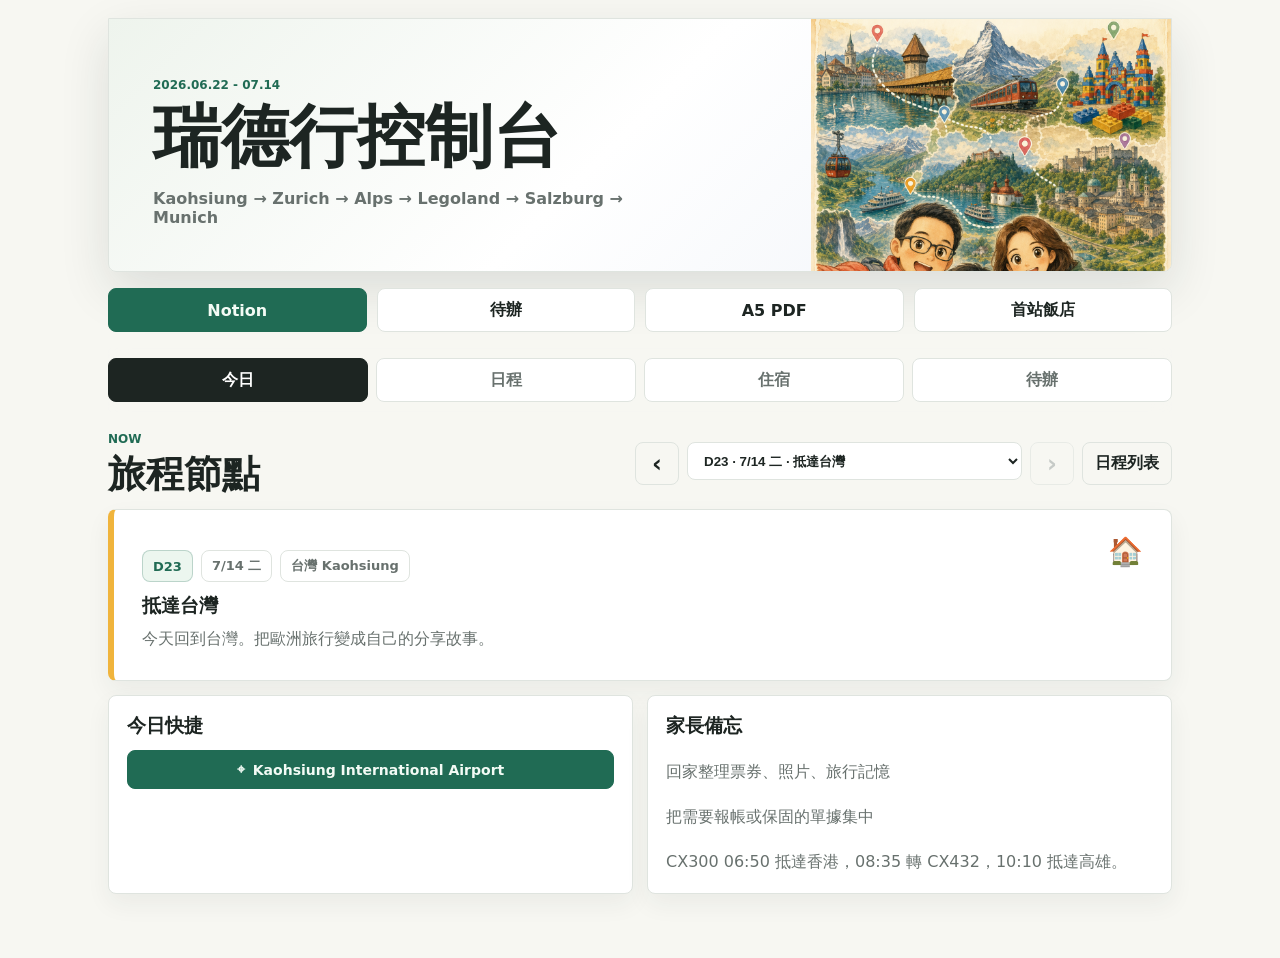
==== trip-control-panel/index.html @ f94bdeec "Publish trip control panel" ====
<!doctype html>
<html lang="zh-Hant">
  <head>
    <meta charset="utf-8" />
    <meta name="viewport" content="width=device-width, initial-scale=1, viewport-fit=cover" />
    <meta name="theme-color" content="#f7f7f2" />
    <title>2026 瑞德行控制台</title>
    <link rel="icon" href="data:," />
    <link rel="stylesheet" href="./styles.css" />
  </head>
  <body>
    <div class="shell">
      <header class="hero">
        <div class="hero-copy">
          <p class="eyebrow">2026.06.22 - 07.14</p>
          <h1>瑞德行控制台</h1>
          <p class="route">Kaohsiung → Zurich → Alps → Legoland → Salzburg → Munich</p>
        </div>
        <img src="../exports/assets/cover-family-route.png" alt="瑞士德國奧地利旅行路線圖" />
      </header>

      <main>
        <section class="quick-strip" aria-label="常用入口">
          <a class="quick-button notion" href="https://www.notion.so/2bdd977afa3180a09e4ce5d7d716896c" target="_blank" rel="noreferrer">
            Notion
          </a>
          <button class="quick-button" type="button" data-open-view="actions">
            待辦
          </button>
          <a class="quick-button" href="../exports/2026-swiss-germany-austria-travel-learning-journal-a5.pdf" target="_blank">
            A5 PDF
          </a>
          <a class="quick-button" href="https://www.google.com/maps/search/?api=1&query=Hotel%20Monopol%20Luzern" target="_blank" rel="noreferrer">
            首站飯店
          </a>
        </section>

        <nav class="tabs" aria-label="控制台分頁">
          <button class="tab is-active" type="button" data-view="today">今日</button>
          <button class="tab" type="button" data-view="days">日程</button>
          <button class="tab" type="button" data-view="stays">住宿</button>
          <button class="tab" type="button" data-view="actions">待辦</button>
        </nav>

        <section class="view is-active" id="view-today" aria-labelledby="today-title">
          <div class="section-heading">
            <div>
              <p class="eyebrow">Now</p>
              <h2 id="today-title">旅程節點</h2>
            </div>
            <div class="day-switcher" aria-label="切換日期">
              <button class="ghost-button compact" type="button" id="prev-day">‹</button>
              <label class="select-wrap">
                <span class="sr-only">選擇日期</span>
                <select id="today-select"></select>
              </label>
              <button class="ghost-button compact" type="button" id="next-day">›</button>
              <button class="ghost-button" type="button" data-open-view="days">日程列表</button>
            </div>
          </div>
          <div id="spotlight"></div>
          <div class="today-grid">
            <div class="panel">
              <h3>今日快捷</h3>
              <div id="today-actions" class="action-list"></div>
            </div>
            <div class="panel">
              <h3>家長備忘</h3>
              <div id="today-notes" class="note-stack"></div>
            </div>
          </div>
        </section>

        <section class="view" id="view-days" aria-labelledby="days-title">
          <div class="section-heading">
            <div>
              <p class="eyebrow">D1 - D23</p>
              <h2 id="days-title">每日入口</h2>
            </div>
            <label class="search-box">
              <span>⌕</span>
              <input id="day-filter" type="search" placeholder="搜尋地點 / D7 / Salzburg" autocomplete="off" />
            </label>
          </div>
          <div id="day-list" class="day-list"></div>
        </section>

        <section class="view" id="view-stays" aria-labelledby="stays-title">
          <div class="section-heading">
            <div>
              <p class="eyebrow">Hotels</p>
              <h2 id="stays-title">住宿節點</h2>
            </div>
          </div>
          <div id="stay-list" class="stay-list"></div>
        </section>

        <section class="view" id="view-actions" aria-labelledby="actions-title">
          <div class="section-heading">
            <div>
              <p class="eyebrow">Before Departure</p>
              <h2 id="actions-title">出發前待辦</h2>
            </div>
            <div class="button-row heading-actions">
              <a class="ghost-button" href="./checklist.html" target="_blank">完整清單</a>
              <a class="ghost-button" href="https://www.notion.so/34fd977afa318129999eecc0099f921e" target="_blank" rel="noreferrer">Notion 待辦</a>
            </div>
          </div>
          <div id="action-board" class="action-board"></div>
        </section>
      </main>
    </div>

    <div class="toast" id="toast" role="status" aria-live="polite"></div>

    <dialog class="day-dialog" id="day-dialog">
      <div class="dialog-top">
        <div>
          <p class="eyebrow" id="dialog-code"></p>
          <h2 id="dialog-title"></h2>
        </div>
        <button class="icon-button" type="button" id="close-dialog" aria-label="關閉">×</button>
      </div>
      <div id="dialog-body"></div>
    </dialog>

    <script src="./app.js"></script>
  </body>
</html>
---- trip-control-panel/styles.css ----
:root {
  color-scheme: light;
  --paper: #f7f7f2;
  --ink: #1d2522;
  --muted: #68716e;
  --line: #dfe4df;
  --panel: #ffffff;
  --green: #206b54;
  --green-ink: #f3fbf5;
  --blue: #2f6690;
  --sun: #f0b43c;
  --rust: #ad5d3c;
  --shadow: 0 18px 50px rgba(28, 45, 42, 0.12);
}

* {
  box-sizing: border-box;
}

html {
  min-height: 100%;
  background: var(--paper);
}

body {
  margin: 0;
  min-height: 100%;
  color: var(--ink);
  font-family:
    ui-sans-serif,
    system-ui,
    -apple-system,
    BlinkMacSystemFont,
    "Segoe UI",
    sans-serif;
  letter-spacing: 0;
}

button,
input {
  font: inherit;
}

a {
  color: inherit;
  text-decoration: none;
}

.shell {
  width: min(1120px, 100%);
  margin: 0 auto;
  padding: 18px clamp(14px, 3vw, 28px) 64px;
}

.hero {
  min-height: 252px;
  display: grid;
  grid-template-columns: minmax(0, 1fr) minmax(240px, 360px);
  align-items: end;
  gap: 24px;
  overflow: hidden;
  border-radius: 0 0 8px 8px;
  background: linear-gradient(135deg, #eef4ed 0%, #ffffff 48%, #eef2f8 100%);
  border: 1px solid var(--line);
  box-shadow: var(--shadow);
}

.hero-copy {
  padding: clamp(24px, 5vw, 44px);
}

.hero h1,
.section-heading h2,
.dialog-top h2 {
  margin: 0;
  line-height: 1.08;
}

.hero h1 {
  max-width: 8em;
  font-size: clamp(34px, 7vw, 68px);
  letter-spacing: 0;
}

.hero img {
  width: 100%;
  height: 252px;
  object-fit: cover;
  object-position: center 38%;
  align-self: stretch;
}

.eyebrow {
  margin: 0 0 8px;
  color: var(--green);
  font-size: 12px;
  font-weight: 800;
  letter-spacing: 0;
  text-transform: uppercase;
}

.route {
  max-width: 520px;
  margin: 16px 0 0;
  color: var(--muted);
  font-weight: 650;
}

.quick-strip {
  display: grid;
  grid-template-columns: repeat(4, minmax(0, 1fr));
  gap: 10px;
  margin: 16px 0;
}

.quick-button,
.link-button,
.ghost-button,
.tab,
.chip,
.icon-button {
  min-height: 44px;
  border: 1px solid var(--line);
  border-radius: 8px;
  background: var(--panel);
  color: var(--ink);
  cursor: pointer;
  -webkit-tap-highlight-color: transparent;
}

.quick-button,
.link-button,
.ghost-button {
  display: inline-flex;
  align-items: center;
  justify-content: center;
  gap: 8px;
  padding: 10px 12px;
  font-weight: 750;
}

.quick-button {
  width: 100%;
}

.quick-button.notion,
.link-button.primary {
  background: var(--green);
  border-color: var(--green);
  color: var(--green-ink);
}

.tabs {
  position: sticky;
  top: 0;
  z-index: 10;
  display: grid;
  grid-template-columns: repeat(4, minmax(0, 1fr));
  gap: 8px;
  padding: 10px 0;
  background: rgba(247, 247, 242, 0.9);
  backdrop-filter: blur(10px);
}

.tab {
  font-weight: 850;
  color: var(--muted);
}

.tab.is-active {
  background: var(--ink);
  border-color: var(--ink);
  color: #fff;
}

.view {
  display: none;
}

.view.is-active {
  display: block;
}

.section-heading {
  display: flex;
  align-items: center;
  justify-content: space-between;
  gap: 12px;
  margin: 20px 0 14px;
}

.heading-actions,
.day-switcher {
  justify-content: flex-end;
}

.day-switcher {
  display: flex;
  flex-wrap: wrap;
  gap: 8px;
}

.ghost-button.compact {
  width: 44px;
  padding: 0;
  font-size: 24px;
}

.ghost-button:disabled {
  color: #a6adab;
  cursor: default;
  opacity: 0.6;
}

.select-wrap {
  min-width: min(330px, 100%);
}

.select-wrap select {
  width: 100%;
  min-height: 38px;
  padding: 0 34px 0 12px;
  border: 1px solid var(--line);
  border-radius: 8px;
  background: #fff;
  color: var(--ink);
  font-weight: 800;
}

.sr-only {
  position: absolute;
  width: 1px;
  height: 1px;
  overflow: hidden;
  clip: rect(0 0 0 0);
  white-space: nowrap;
}

.section-heading h2 {
  font-size: clamp(24px, 4vw, 38px);
}

.search-box {
  display: flex;
  min-width: min(360px, 100%);
  align-items: center;
  gap: 8px;
  border: 1px solid var(--line);
  border-radius: 8px;
  background: #fff;
  padding: 0 12px;
}

.search-box input {
  width: 100%;
  min-height: 44px;
  border: 0;
  outline: 0;
  background: transparent;
  color: var(--ink);
}

.spotlight-card,
.day-card,
.stay-card,
.todo-card,
.panel {
  border: 1px solid var(--line);
  border-radius: 8px;
  background: var(--panel);
  box-shadow: 0 10px 24px rgba(31, 47, 44, 0.06);
}

.spotlight-card {
  display: grid;
  grid-template-columns: minmax(0, 1fr) auto;
  gap: 16px;
  padding: clamp(18px, 3vw, 28px);
  border-left: 6px solid var(--sun);
}

.day-meta {
  display: flex;
  flex-wrap: wrap;
  gap: 8px;
  margin: 12px 0;
}

.chip {
  display: inline-flex;
  align-items: center;
  min-height: 32px;
  padding: 5px 10px;
  color: var(--muted);
  font-size: 13px;
  font-weight: 750;
  cursor: default;
}

.chip.accent {
  border-color: rgba(32, 107, 84, 0.24);
  background: #ecf6ef;
  color: var(--green);
}

.spotlight-card h3,
.day-card h3,
.stay-card h3,
.todo-card h3,
.panel h3 {
  margin: 0;
  font-size: 19px;
  line-height: 1.2;
}

.spotlight-card p,
.day-card p,
.stay-card p,
.todo-card p,
.panel p {
  margin: 10px 0 0;
  color: var(--muted);
  line-height: 1.55;
}

.today-grid {
  display: grid;
  grid-template-columns: minmax(0, 1fr) minmax(0, 1fr);
  gap: 14px;
  margin-top: 14px;
}

.panel {
  padding: 18px;
}

.action-list,
.note-stack {
  display: grid;
  gap: 10px;
  margin-top: 14px;
}

.day-list,
.stay-list,
.action-board {
  display: grid;
  gap: 12px;
}

.day-list {
  grid-template-columns: repeat(auto-fill, minmax(250px, 1fr));
}

.day-card {
  display: grid;
  gap: 12px;
  padding: 16px;
}

.day-card-top {
  display: flex;
  align-items: flex-start;
  justify-content: space-between;
  gap: 10px;
}

.day-code {
  display: inline-flex;
  min-width: 50px;
  min-height: 50px;
  align-items: center;
  justify-content: center;
  border-radius: 8px;
  background: var(--ink);
  color: #fff;
  font-weight: 900;
}

.day-icon {
  font-size: 28px;
  line-height: 1;
}

.button-row {
  display: flex;
  flex-wrap: wrap;
  gap: 8px;
}

.link-button {
  min-height: 38px;
  flex: 1 1 112px;
  font-size: 14px;
}

.ghost-button {
  min-height: 38px;
  background: transparent;
}

.stay-card {
  display: grid;
  grid-template-columns: minmax(0, 1fr) auto;
  gap: 12px;
  padding: 16px;
}

.stay-days {
  display: flex;
  flex-wrap: wrap;
  gap: 6px;
  margin-top: 12px;
}

.todo-card {
  display: grid;
  grid-template-columns: auto minmax(0, 1fr);
  gap: 12px;
  padding: 16px;
}

.todo-dot {
  width: 12px;
  height: 12px;
  margin-top: 5px;
  border-radius: 50%;
  background: var(--rust);
}

.todo-card.done .todo-dot {
  background: var(--green);
}

.toast {
  position: fixed;
  left: 50%;
  bottom: 22px;
  z-index: 30;
  transform: translateX(-50%) translateY(24px);
  min-width: 220px;
  max-width: min(420px, calc(100vw - 32px));
  padding: 12px 14px;
  border-radius: 8px;
  background: var(--ink);
  color: #fff;
  opacity: 0;
  pointer-events: none;
  transition:
    opacity 160ms ease,
    transform 160ms ease;
  text-align: center;
  font-weight: 800;
}

.toast.is-visible {
  opacity: 1;
  transform: translateX(-50%);
}

.day-dialog {
  width: min(720px, calc(100vw - 24px));
  max-height: min(760px, calc(100vh - 32px));
  border: 0;
  border-radius: 8px;
  padding: 0;
  color: var(--ink);
  box-shadow: var(--shadow);
}

.day-dialog::backdrop {
  background: rgba(20, 30, 28, 0.48);
}

.dialog-top {
  display: flex;
  align-items: flex-start;
  justify-content: space-between;
  gap: 12px;
  padding: 20px 20px 12px;
  border-bottom: 1px solid var(--line);
}

.icon-button {
  width: 42px;
  height: 42px;
  padding: 0;
  font-size: 28px;
  line-height: 1;
}

#dialog-body {
  padding: 16px 20px 22px;
}

.dialog-section {
  margin-top: 18px;
}

.dialog-section:first-child {
  margin-top: 0;
}

.task-list {
  margin: 10px 0 0;
  padding-left: 20px;
  color: var(--muted);
  line-height: 1.6;
}

.empty-state {
  padding: 24px;
  border: 1px dashed var(--line);
  border-radius: 8px;
  background: rgba(255, 255, 255, 0.72);
  color: var(--muted);
  text-align: center;
}

.checklist-shell {
  max-width: 780px;
}

.markdown-body {
  border: 1px solid var(--line);
  border-radius: 8px;
  background: #fff;
  padding: clamp(18px, 4vw, 30px);
  box-shadow: 0 10px 24px rgba(31, 47, 44, 0.06);
}

.markdown-body h1,
.markdown-body h2,
.markdown-body p {
  margin: 0;
}

.markdown-body h1 {
  font-size: 30px;
}

.markdown-body h2 {
  margin-top: 26px;
  padding-top: 22px;
  border-top: 1px solid var(--line);
  font-size: 22px;
}

.markdown-body h2:first-child {
  margin-top: 0;
  padding-top: 0;
  border-top: 0;
}

.markdown-body p {
  color: var(--muted);
  line-height: 1.7;
}

.markdown-body p + h2 {
  margin-top: 24px;
}

.markdown-body ul {
  display: grid;
  gap: 10px;
  margin: 14px 0 0;
  padding: 0;
  list-style: none;
}

.markdown-body li {
  display: grid;
  grid-template-columns: 24px minmax(0, 1fr);
  gap: 10px;
  line-height: 1.55;
}

.task-check {
  width: 22px;
  height: 22px;
  display: inline-flex;
  align-items: center;
  justify-content: center;
  border: 1px solid var(--line);
  border-radius: 6px;
  color: var(--green);
  font-size: 14px;
  font-weight: 900;
}

.markdown-body li.is-done {
  color: var(--muted);
}

@media (max-width: 720px) {
  .shell {
    padding-inline: 10px;
  }

  .hero {
    grid-template-columns: 1fr;
    min-height: auto;
  }

  .hero-copy {
    padding: 24px 18px 4px;
  }

  .hero h1 {
    font-size: 42px;
  }

  .hero img {
    height: 172px;
    object-position: center 44%;
  }

  .quick-strip {
    grid-template-columns: repeat(2, minmax(0, 1fr));
  }

  .section-heading {
    align-items: stretch;
    flex-direction: column;
  }

  .day-switcher,
  .heading-actions {
    justify-content: stretch;
  }

  .day-switcher {
    display: grid;
    grid-template-columns: 44px minmax(0, 1fr) 44px;
  }

  .day-switcher .select-wrap {
    min-width: 0;
  }

  .day-switcher .ghost-button:not(.compact) {
    grid-column: 1 / -1;
  }

  .today-grid {
    grid-template-columns: 1fr;
  }

  .spotlight-card,
  .stay-card {
    grid-template-columns: 1fr;
  }

  .day-list {
    grid-template-columns: 1fr;
  }

  .tabs {
    gap: 6px;
  }

  .tab {
    min-height: 40px;
  }
}
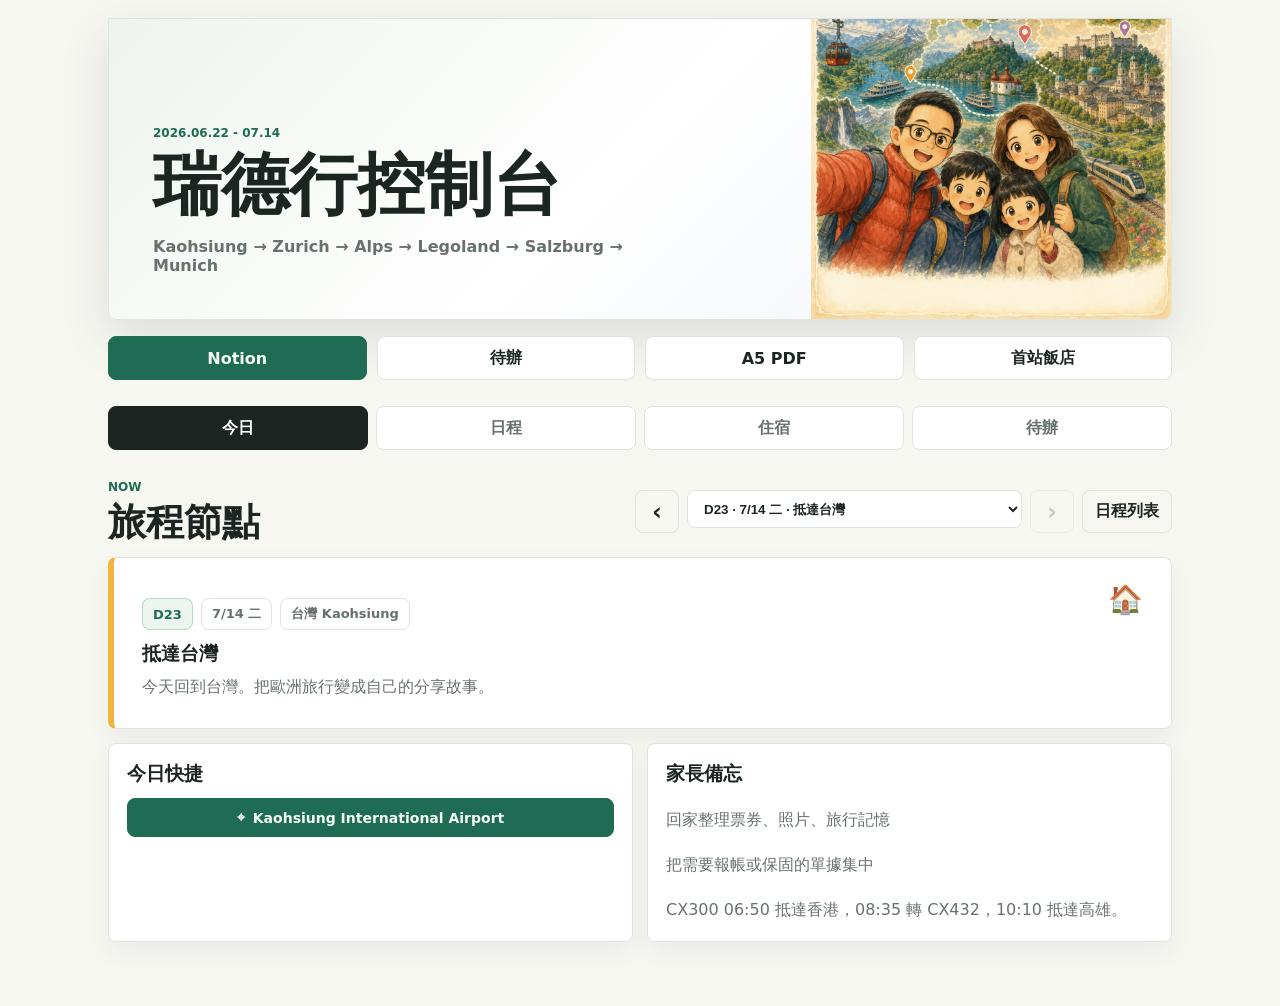
==== commit d592249a: "Use dedicated hero image crop" ====
--- a/trip-control-panel/index.html
+++ b/trip-control-panel/index.html
@@ -6,7 +6,7 @@
     <meta name="theme-color" content="#f7f7f2" />
     <title>2026 瑞德行控制台</title>
     <link rel="icon" href="data:," />
-    <link rel="stylesheet" href="./styles.css" />
+    <link rel="stylesheet" href="./styles.css?v=20260608-hero2" />
   </head>
   <body>
     <div class="shell">
@@ -16,7 +16,7 @@
           <h1>瑞德行控制台</h1>
           <p class="route">Kaohsiung → Zurich → Alps → Legoland → Salzburg → Munich</p>
         </div>
-        <img src="../exports/assets/cover-family-route.png" alt="瑞士德國奧地利旅行路線圖" />
+        <img src="../exports/assets/cover-family-route-hero.png?v=20260608-hero3" alt="瑞士德國奧地利旅行路線圖" />
       </header>
 
       <main>
@@ -27,7 +27,7 @@
           <button class="quick-button" type="button" data-open-view="actions">
             待辦
           </button>
-          <a class="quick-button" href="../exports/2026-swiss-germany-austria-travel-learning-journal-a5.pdf" target="_blank">
+          <a class="quick-button" href="../exports/2026-swiss-germany-austria-travel-learning-journal-a5.pdf?v=20260608" target="_blank">
             A5 PDF
           </a>
           <a class="quick-button" href="https://www.google.com/maps/search/?api=1&query=Hotel%20Monopol%20Luzern" target="_blank" rel="noreferrer">
--- a/trip-control-panel/styles.css
+++ b/trip-control-panel/styles.css
@@ -53,7 +53,7 @@
 }
 
 .hero {
-  min-height: 252px;
+  min-height: 300px;
   display: grid;
   grid-template-columns: minmax(0, 1fr) minmax(240px, 360px);
   align-items: end;
@@ -84,9 +84,9 @@
 
 .hero img {
   width: 100%;
-  height: 252px;
+  height: 300px;
   object-fit: cover;
-  object-position: center 38%;
+  object-position: center bottom;
   align-self: stretch;
 }
 
@@ -306,7 +306,7 @@
 .spotlight-card h3,
 .day-card h3,
 .stay-card h3,
-.todo-card h3,
+.todo-card h4,
 .panel h3 {
   margin: 0;
   font-size: 19px;
@@ -348,6 +348,38 @@
   gap: 12px;
 }
 
+.todo-summary {
+  display: flex;
+  flex-wrap: wrap;
+  gap: 8px;
+}
+
+.todo-summary span,
+.completed-details summary {
+  border: 1px solid var(--line);
+  border-radius: 8px;
+  background: #fff;
+  padding: 10px 12px;
+  color: var(--muted);
+  font-weight: 850;
+}
+
+.completed-details {
+  display: grid;
+  gap: 10px;
+}
+
+.completed-details summary {
+  cursor: pointer;
+  list-style-position: inside;
+}
+
+.completed-list {
+  display: grid;
+  gap: 12px;
+  margin-top: 12px;
+}
+
 .day-list {
   grid-template-columns: repeat(auto-fill, minmax(250px, 1fr));
 }
@@ -418,6 +450,21 @@
   grid-template-columns: auto minmax(0, 1fr);
   gap: 12px;
   padding: 16px;
+}
+
+.todo-section {
+  display: grid;
+  gap: 10px;
+}
+
+.todo-section h3 {
+  margin: 8px 0 0;
+  font-size: 18px;
+}
+
+.todo-section-list {
+  display: grid;
+  gap: 10px;
 }
 
 .todo-dot {
@@ -612,8 +659,7 @@
   }
 
   .hero img {
-    height: 172px;
-    object-position: center 44%;
+    height: 260px;
   }
 
   .quick-strip {
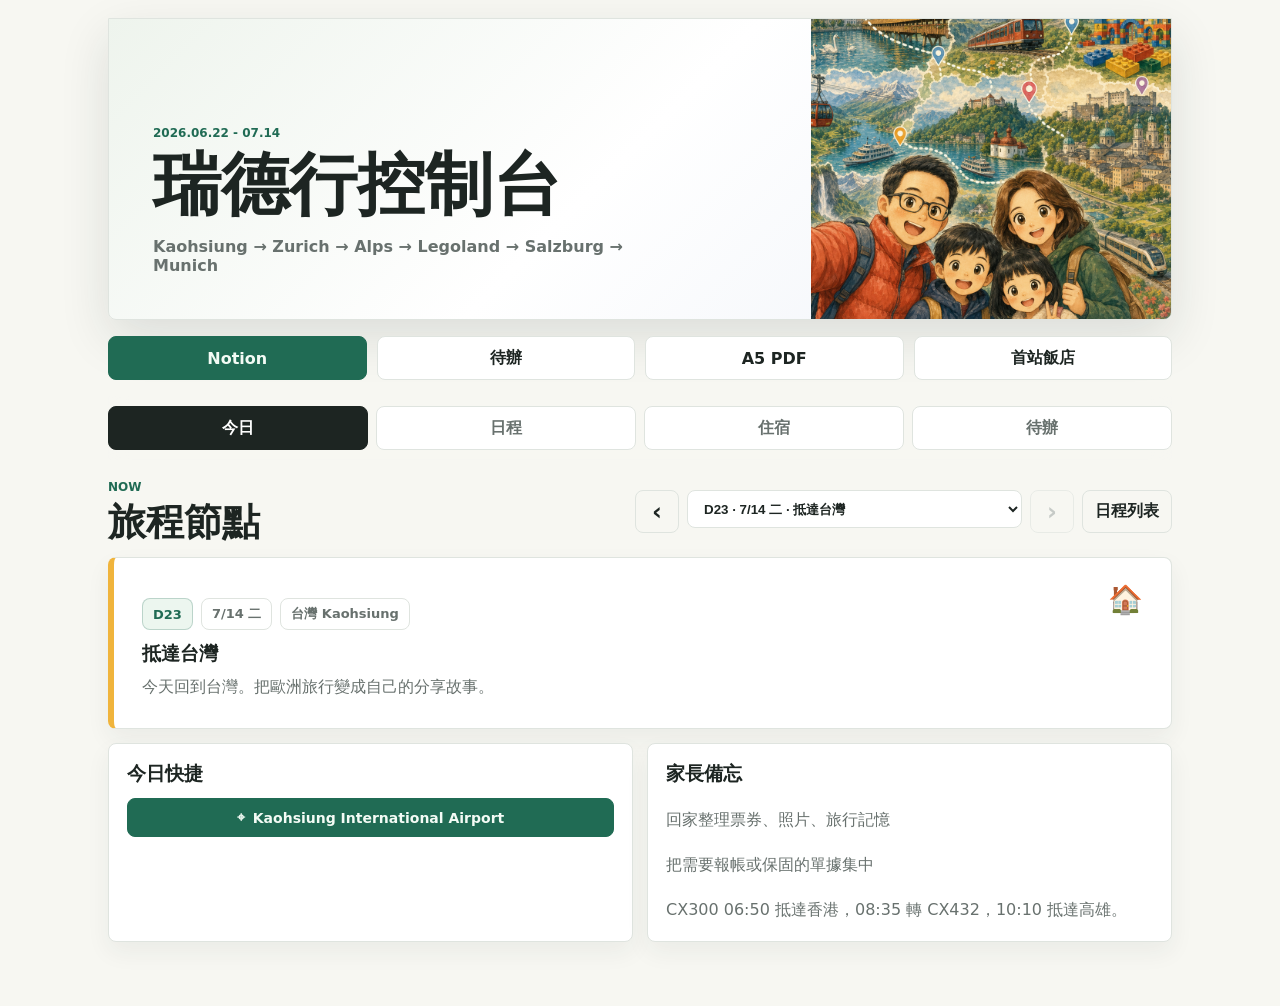
==== commit 8502303b: "Tighten hero image crop" ====
--- a/trip-control-panel/index.html
+++ b/trip-control-panel/index.html
@@ -16,7 +16,7 @@
           <h1>瑞德行控制台</h1>
           <p class="route">Kaohsiung → Zurich → Alps → Legoland → Salzburg → Munich</p>
         </div>
-        <img src="../exports/assets/cover-family-route-hero.png?v=20260608-hero3" alt="瑞士德國奧地利旅行路線圖" />
+        <img src="../exports/assets/cover-family-route-hero.png?v=20260608-hero4" alt="瑞士德國奧地利旅行路線圖" />
       </header>
 
       <main>
